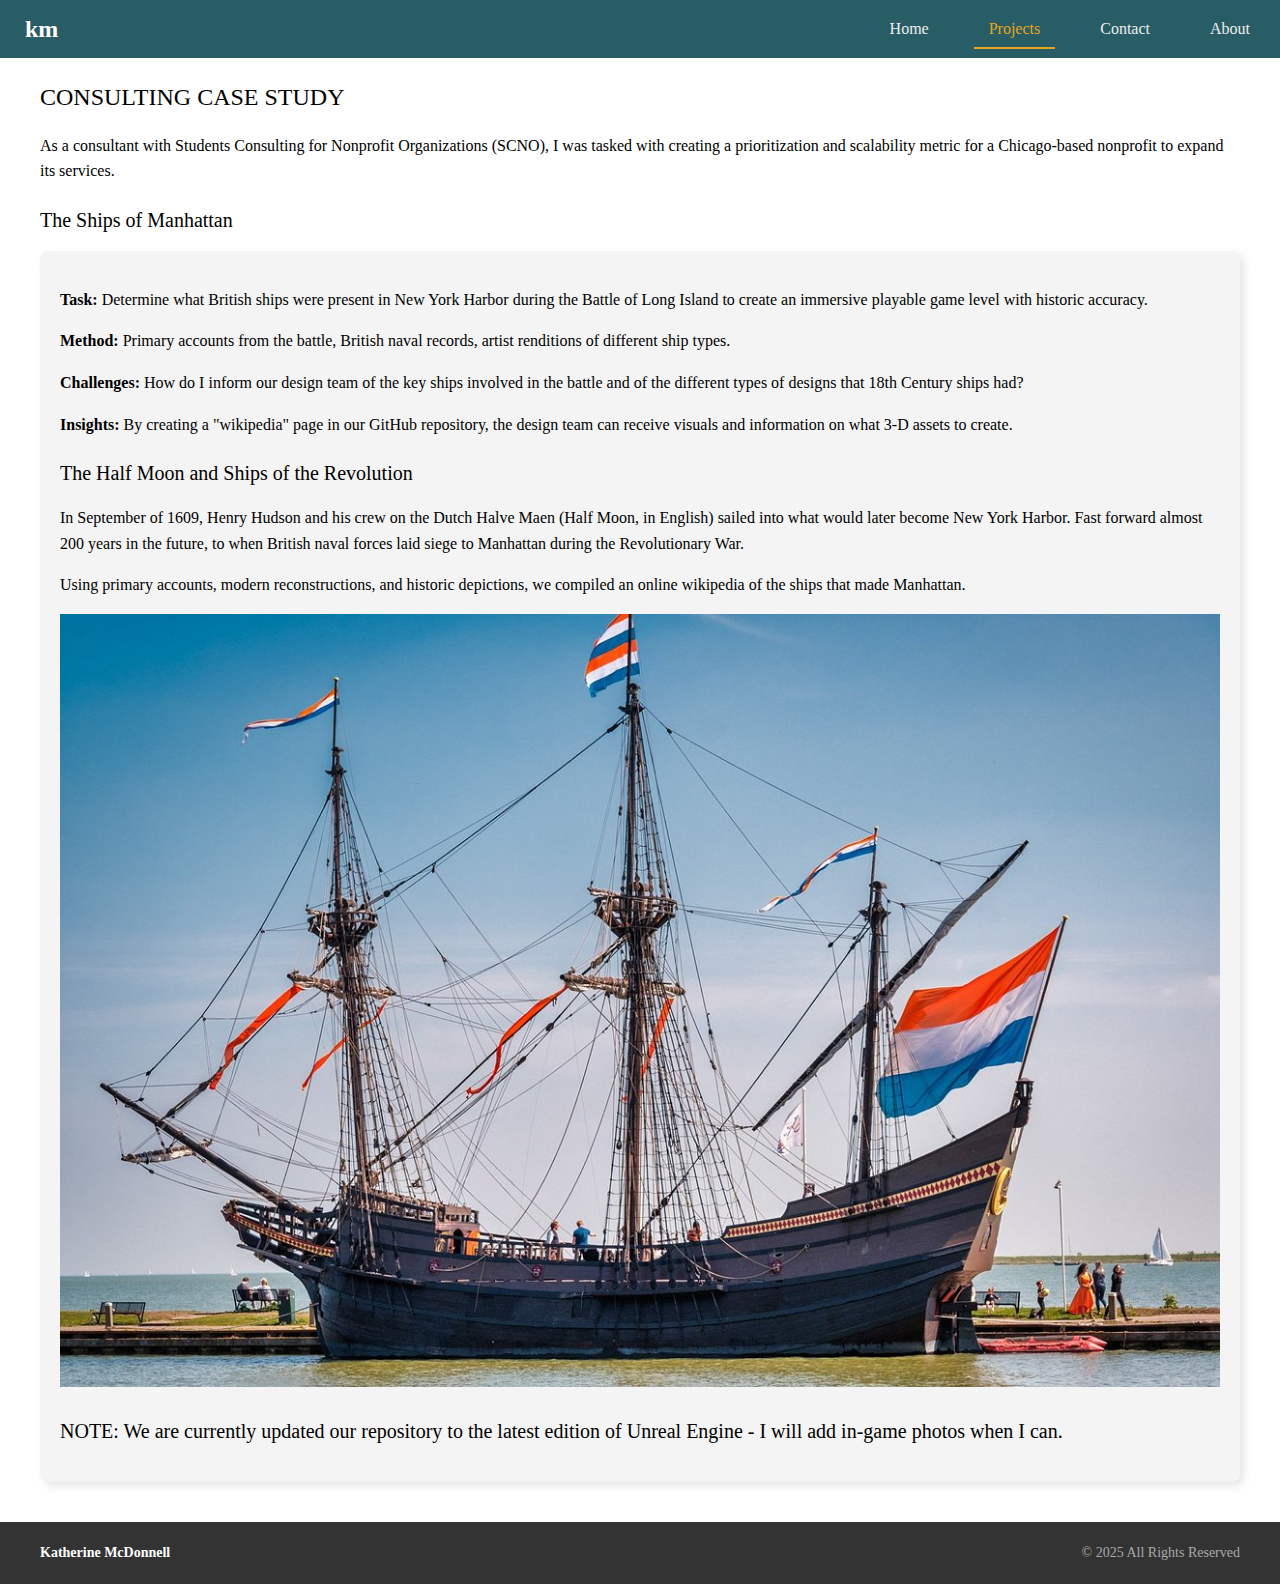
==== case.html @ 92eeebb4 "case study updates" ====
<!DOCTYPE html>
<html lang="en">
<head>
    <meta charset="UTF-8">
    <meta name="viewport" content="width=device-width, initial-scale=1.0">
    <title>Katherine McDonnell | Portfolio</title>
    <link rel="stylesheet" href="style.css">
</head>
<div id="case-study" class="tab-pane active">
<body>
    <!-- Navigation -->
    <nav class="main-nav">
        <div class="logo-container">
            <div class="logo">km</div>
        </div>
        <div class="nav-tabs">
            <ul class="nav-tabs">
                <li><a href="index.html">Home</a></li>
                <li><a href="projects.html" class="active">Projects</a></li>
                <li><a href="mailto:krmcd33@gmail.com">Contact</a></li>
                <li><a href="index.html#about1">About</a></li>
            </ul>
        </div>
    </nav>
    <!-- End Navigation -->
    <div class="Ships">
        <div class="container">
            <div>
                <h2>CONSULTING CASE STUDY</h2>
                <p>As a consultant with Students Consulting for Nonprofit Organizations (SCNO), I was tasked with creating a prioritization and scalability metric for a Chicago-based nonprofit to expand its services.</p>
            </div>
            <h3>The Ships of Manhattan</h3>
            <div class="section-work">
                <p><strong>Task:</strong> Determine what British ships were present in New York Harbor during the Battle of Long Island to create an immersive playable game level with historic accuracy.</p>
                <p><strong>Method:</strong> Primary accounts from the battle, British naval records, artist renditions of different ship types.</p>
                <p><strong>Challenges:</strong> How do I inform our design team of the key ships involved in the battle and of the different types of designs that 18th Century ships had?</p>
                <p><strong>Insights:</strong> By creating a "wikipedia" page in our GitHub repository, the design team can receive visuals and information on what 3-D assets to create.</p>
                <h3>The Half Moon and Ships of the Revolution</h3>
                    <p>In September of 1609, Henry Hudson and his crew on the Dutch Halve Maen (Half Moon, in English) sailed into what would later become New York Harbor. Fast forward almost 200 years in the future, to when British naval forces laid siege to Manhattan during the Revolutionary War.</p>
                    <p>Using primary accounts, modern reconstructions, and historic depictions, we compiled an online wikipedia of the ships that made Manhattan.</p>
                    <img src="halve maen high qaulity.jpg" alt="The Halve Maen">
                <h3>NOTE: We are currently updated our repository to the latest edition of Unreal Engine - I will add in-game photos when I can.</h3>
            </div>
        </div>
</body>
    <footer>
        <div class="container">
            <div class="footer-content">
                <div class="footer-logo">Katherine McDonnell</div>
                <div class="footer-text">© 2025 All Rights Reserved</div>
            </div>
        </div>
    </footer>
---- style.css ----
{
    margin: 0;
    padding: 0;
    box-sizing: border-box;
}

body {
    font-family: 'Jost';
    line-height: 1.6;
    color: #000000;
    background-color: #fff;
}

.container {
    max-width: 1200px;
    margin: 0 auto;
    padding: 0 20px;
}

a {
    text-decoration: none;
    color: #333;
}

img {
    max-width: 100%;
    height: auto;
}


/* Header Styles */
header {
    padding: 0px 0;
    border-bottom: 1px solid #eee;
}

.header-content {
    display: flex;
    justify-content: space-between;
    align-items: center;
}

/* Navigation Styles */
.main-nav {
    background-color: #295D65;
    padding: 0px 25px;
    margin-bottom: 0px;
    position: sticky;
    top: 0;
    z-index: 1000;
    display: flex;
    align-items: center;
    justify-content: space-between; /* This creates space between child elements */
    width: 100%; /* Ensure it spans the full width */
}

/* Container for the logo */
.logo-container {
    display: flex;
    align-items: center;
    margin-top: 10px;
    margin-bottom: 10px;
}

.logo {
    font-size: 24px;
    font-weight: 600;
    color: #fffafa;
}

/* Container for the navigation tabs */
.nav-container {
    margin-left: auto; /* This pushes the nav to the right */
}

.nav-tabs {
    display: flex;
    list-style: none;
    gap: 30px;
    margin-right: 20px;
    padding: 0;
}

.nav-tabs li a {
    padding: 10px 15px;
    font-weight: 500;
    transition: all 0.3s;
    color:#eee;
}

.nav-tabs li a:hover,
.nav-tabs li a.active {
    color: #E8A41C;
    border-bottom: 2px solid #E8A41C;
}

/* Hero Section */
.hero {
    width: 100%;
    min-height: 70vh;
    display: flex;
    align-items: center;
    background-color: #f5f5f5;
    box-shadow: inset 0px 16px 16px 20px rgba(0, 0, 0, 0.1);
    padding: 2rem 0;
    overflow: hidden;
}

.hero-content {
    width: 100%;
    max-width: 1200px;
    margin: 0 auto;
    display: flex;
    flex-direction: row;
    align-items: center;
    justify-content: space-between;
    padding: 0 2rem;
}

/* Left side with circles */
.circles-part {
    width: 30%;
    position: relative;
}

.parallax-container {
    position: relative;
    width: 100%;
    height: 400px;
}

.circle {
    position: absolute;
    border-radius: 50%;

    transition: transform 0.3s ease-out;
}

.circle-1 {
    width: 200px;
    height: 200px;
    background-color: #C84B31; /* Red-orange */
    top: 25px;
    left: -55px;
    z-index: 2;
}

.circle-2 {
    width: 200px;
    height: 200px;
    background-color: #2D5F63; /* Teal */
    top: 25px;
    left: 75px;
    z-index: 1;
}

.circle-3 {
    width: 200px;
    height: 200px;
    background-color: #2D5F63; /* Second teal circle */
    top: 140px;
    left: -100px;
    z-index: 3;
}

.circle-4 {
    width: 200px;
    height: 200px;
    background-color: #D9A23A; /* Yellow-gold */
    top: 140px;
    left: 55px;
    z-index: 4;
}

/* Right side with text */
.text-part {
    width: 100%;
    text-align: center;
    padding-left: 2rem;
}

.text-part h1 {
    font-size: 3rem;
    font-weight: 500;
    margin-bottom: 1rem;
    letter-spacing: 0.6rem;
}

.text-part h2 {
    font-size: 1.5rem;
    font-weight: 400;
    margin-bottom: 2rem;
}

.btn {
    display: inline-block;
    padding: 15px 40px;
    background-color: #2D5F63;
    color: white;
    text-decoration: none;
    border-radius: 50px;
    font-size: 1rem;
    font-weight: 500;
    transition: all 0.3s ease;
}

.btn:hover {
    background-color: #224b4e;
    transform: translateY(-3px);
    box-shadow: 0 10px 20px rgba(0, 0, 0, 0.1);
}

/* Responsive styles */
@media (max-width: 992px) {
    .hero-content {
        flex-direction: column;
    }
    
    .circles-part, .text-part {
        width: 100%;
    }
    
    .circles-part {
        margin-bottom: 2rem;
    }
    
    .text-part {
        text-align: center;
        padding-left: 0;
    }
    
    .parallax-container {
        height: 350px;
    }
}

@media (max-width: 576px) {
    .text-part h1 {
        font-size: 2rem;
    }
    
    .text-part h2 {
        font-size: 1rem;
    }
    
    .btn {
        padding: 12px 30px;
    }
    
    .parallax-container {
        height: 300px;
    }
    
    .circle {
        transform: scale(0.8);
    }
}
/* END logo styles*/

/* Projects Section */
.projects {
    padding: 32px 0;
}

.section-title {
    font-size: 24px;
    margin-bottom: 20px;
    text-align: center;
}

.project-grid {
    display: grid;
    grid-template-columns: repeat(3, 1fr);
    gap: 20px;
    margin-bottom: 32px;
}

.project-card {
    background-color: #fff;
    border-radius: 8px;
    overflow: hidden;
    box-shadow: 0 3px 10px rgba(0,0,0,0.1);
    transition: transform 0.3s;
}

.project-card:hover {
    transform: translateY(-5px);
}

.project-image {
    height: 180px;
    overflow: hidden;
}

.project-image img {
    width: 100%;
    height: 100%;
    object-fit: cover;
    transition: transform 0.3s;
}

.project-card:hover .project-image img {
    transform: scale(1.05);
}

.project-info {
    padding: 15px;
}

.project-info h3 {
    margin-bottom: 10px;
    font-size: 18px;
}

.project-info p {
    color: #666;
    font-size: 14px;
}

/* About Section */
.section-about {
    margin-bottom: 40px;
    background-color: #f5f5f5; /* Light gray background */
    padding: 20px;
    border-radius: 8px;
    box-shadow: inset 0px 16px 0px 20px rgba(0, 0, 0, 0.1); /* Subtle drop shadow */
}

.about {
    padding: 40px 0;
    background-color: #f9f9f9;
}

.about-content {
    display: grid;
    grid-template-columns: 1fr 2fr;
    gap: 30px;
    align-items: center;
}

.about-image {
    text-align: center;
}

.about-image img {
    width: 200px;
    height: 200px;
    border-radius: 50%;
    object-fit: cover;
    border: 5px solid #fff;
    box-shadow: 0 5px 15px rgba(0,0,0,0.1);
}

.about-text h2 {
    margin-bottom: 15px;
    font-size: 24px;
}

.about-text p {
    margin-bottom: 15px;
    color: #000000;
}

/* Gallery Section */
.gallery {
    padding: 40px 0;
}

.gallery-grid {
    display: grid;
    grid-template-columns: repeat(4, 1fr);
    gap: 15px;
}

.gallery-item {
    height: 180px;
    overflow: hidden;
    border-radius: 8px;
}

.gallery-item img {
    width: 100%;
    height: 100%;
    object-fit: cover;
    transition: transform 0.3s;
}

.gallery-item:hover img {
    transform: scale(1.05);
}

/* Contact Section */
.contact {
    padding: 40px 0;
    background-color: #f9f9f9;
}

.contact-btn {
    display: block;
    text-align: center;
    margin-top: 20px;
}

/* Footer */
footer {
    background-color: #333;
    color: #fff;
    padding: 20px 0;
    text-align: center;
    font-size: 14px;
}

.footer-content {
    display: flex;
    justify-content: space-between;
    align-items: center;
}

.footer-logo {
    color: #fff;
    font-weight: bold;
}

.footer-text {
    color: #aaa;
}

/* Time Walk Specific Styles */
.timewalk-content {
    padding: 20px 0 40px;
}

.timewalk-intro {
    margin-bottom: 30px;
}

h2 {
    font-size: 24px;
    margin-bottom: 15px;
    font-weight: 500;
}

.timewalk-grid {
    display: grid;
    grid-template-columns: 1;
    gap: 30px;
    margin-bottom: 40px;
}

.timewalk-image {
    height: 250px;
    border-radius: 8px;
    overflow: hidden;
    
}

.timewalk-image img {
    width: 100%;
    height: 100%;
    object-fit: contain;
    align-items: left;
}

h3 {
    font-size: 20px;
    margin-bottom: 15px;
    font-weight: 500;
}

.timewalk-text p {
    color: #555;
    margin-bottom: 15px;
}

.historic-map {
    margin: 40px 0;
}

.map-image {
    height: 400px;
    border-radius: 8px;
    overflow: hidden;
    margin-bottom: 20px;
}

.map-image img {
    width: 100%;
    height: 100%;
    object-fit: cover;
}

.inline-img {
    vertical-align: middle; /* Aligns the image with the text */
    margin-right: 10px; /* Adds spacing between the image and text */
    height: 40px; /* Adjust size as needed */
}

/* 3D Modeling Specific Styles */
.modeling-grid {
    display: grid;
    grid-template-columns: 1fr 1fr;
    gap: 30px;
}

.modeling-card {
    background-color: #f9f9f9;
    border-radius: 8px;
    overflow: hidden;
    padding: 20px;
    box-shadow: 0 3px 10px rgba(0,0,0,0.1);
}

.modeling-card h3 {
    font-size: 20px;
    margin-bottom: 15px;
}

.modeling-image {
    height: 200px;
    border-radius: 8px;
    overflow: hidden;
    margin-bottom: 15px;
}

.modeling-image img {
    width: 100%;
    height: 100%;
    object-fit: cover;
}

.character-samples {
    display: flex;
    gap: 15px;
    margin-top: 20px;
}

.character-sample {
    width: 80px;
    height: 80px;
    border-radius: 8px;
    overflow: hidden;
}

.character-sample img {
    width: 100%;
    height: 100%;
    object-fit: cover;
}

/* Responsive Design */
@media (max-width: 992px) {
    .project-grid, 
    .gallery-grid {
        grid-template-columns: repeat(3, 1fr);
    }
}

@media (max-width: 768px) {
    .about-content,
    .timewalk-grid,
    .modeling-grid {
        grid-template-columns: 1fr;
    }
    
    .about-image {
        margin-bottom: 20px;
    }
    
    .nav-tabs {
        flex-wrap: wrap;
        gap: 10px;
    }
    
    .gallery-grid {
        grid-template-columns: repeat(2, 1fr);
    }
    
    .footer-content {
        flex-direction: column;
        gap: 15px;
    }
}

@media (max-width: 576px) {
    .project-grid,
    .gallery-grid {
        grid-template-columns: 1fr;
    }
    
    .character-samples {
        flex-wrap: wrap;
    }
}
.section-work {
    margin-bottom: 40px;
    background-color: #F4F4F4; /* Light gray background */
    padding: 20px;
    border-radius: 8px;
    box-shadow: 4px 4px 8px rgba(0, 0, 0, 0.1); /* Subtle drop shadow */
}

.section-light-shadow {
    box-shadow: 0 2px 4px rgba(0, 0, 0, 0.05);
}

.section-medium-shadow {
    box-shadow: 0 4px 8px rgba(0, 0, 0, 0.1);
}

.section-heavy-shadow {
    box-shadow: 0 8px 16px rgba(0, 0, 0, 0.15);
}

.showcase-grid {
    display: grid;
    grid-template-columns: repeat(2, 1fr);
    gap: 20px;
    margin-bottom: 40px;
}

.showcase-grid img {
    width: 300px;  /* Fixed width */
    height: 200px; /* Fixed height */
    object-fit: cover; /* This is crucial - maintains aspect ratio without distortion */
}

.grid-container {
    display: grid;
    grid-template-columns: auto auto;
    gap: 10px; /* Optional: adds space between images */
  }
  
  .grid-container img {
    width: 300px;  /* Fixed width */
    height: 200px; /* Fixed height */
    object-fit: cover; /* This is crucial - maintains aspect ratio without distortion */
  }

  .banner {
    position: relative;
    width: 100vw;
    margin-left: 50%;
    transform: translateX(-50%);
    height: 500px; /* Adjust height as needed */
    overflow: hidden;
    margin-top: 0 !important;
  }

  .banner img {
    width: 100vw;
    height: 100%;
    object-fit: cover;
    display: block; /* Removes any default spacing */
  }

  body {
    margin: 0;
    padding: 0;
    overflow-x: hidden; /* Prevents horizontal scrollbars */
    overflow-y: visible;
  }

  .container-flex {
    display: flex;
    align-items: stretch; /* Ensures equal height */
    width: 80%; /* Adjust width as needed */
    margin: 0 auto; /* Centers the container */
}

.image-container {
    flex: 1; 
    display: flex;
    justify-content: center; /* Centers the image */
    align-items: center; /* Aligns vertically */
}

.image-container img {
    height: auto; /* Makes image match text height */
    max-height: auto; /* Prevents overflow */
    width: auto; /* Maintains aspect ratio */
}

.text-container {
    flex: 1; /* Takes up the right half */
    display: flex;
    flex-direction: column;
    justify-content: space-between;
    padding-left: 20px; /* Space between image and text */
}

.text-container p {
    padding: 15px;
    margin: 5px 0;
    border-radius: 5px; /* Slight rounding for styling */
}

html {
    scroll-behavior: smooth;
}
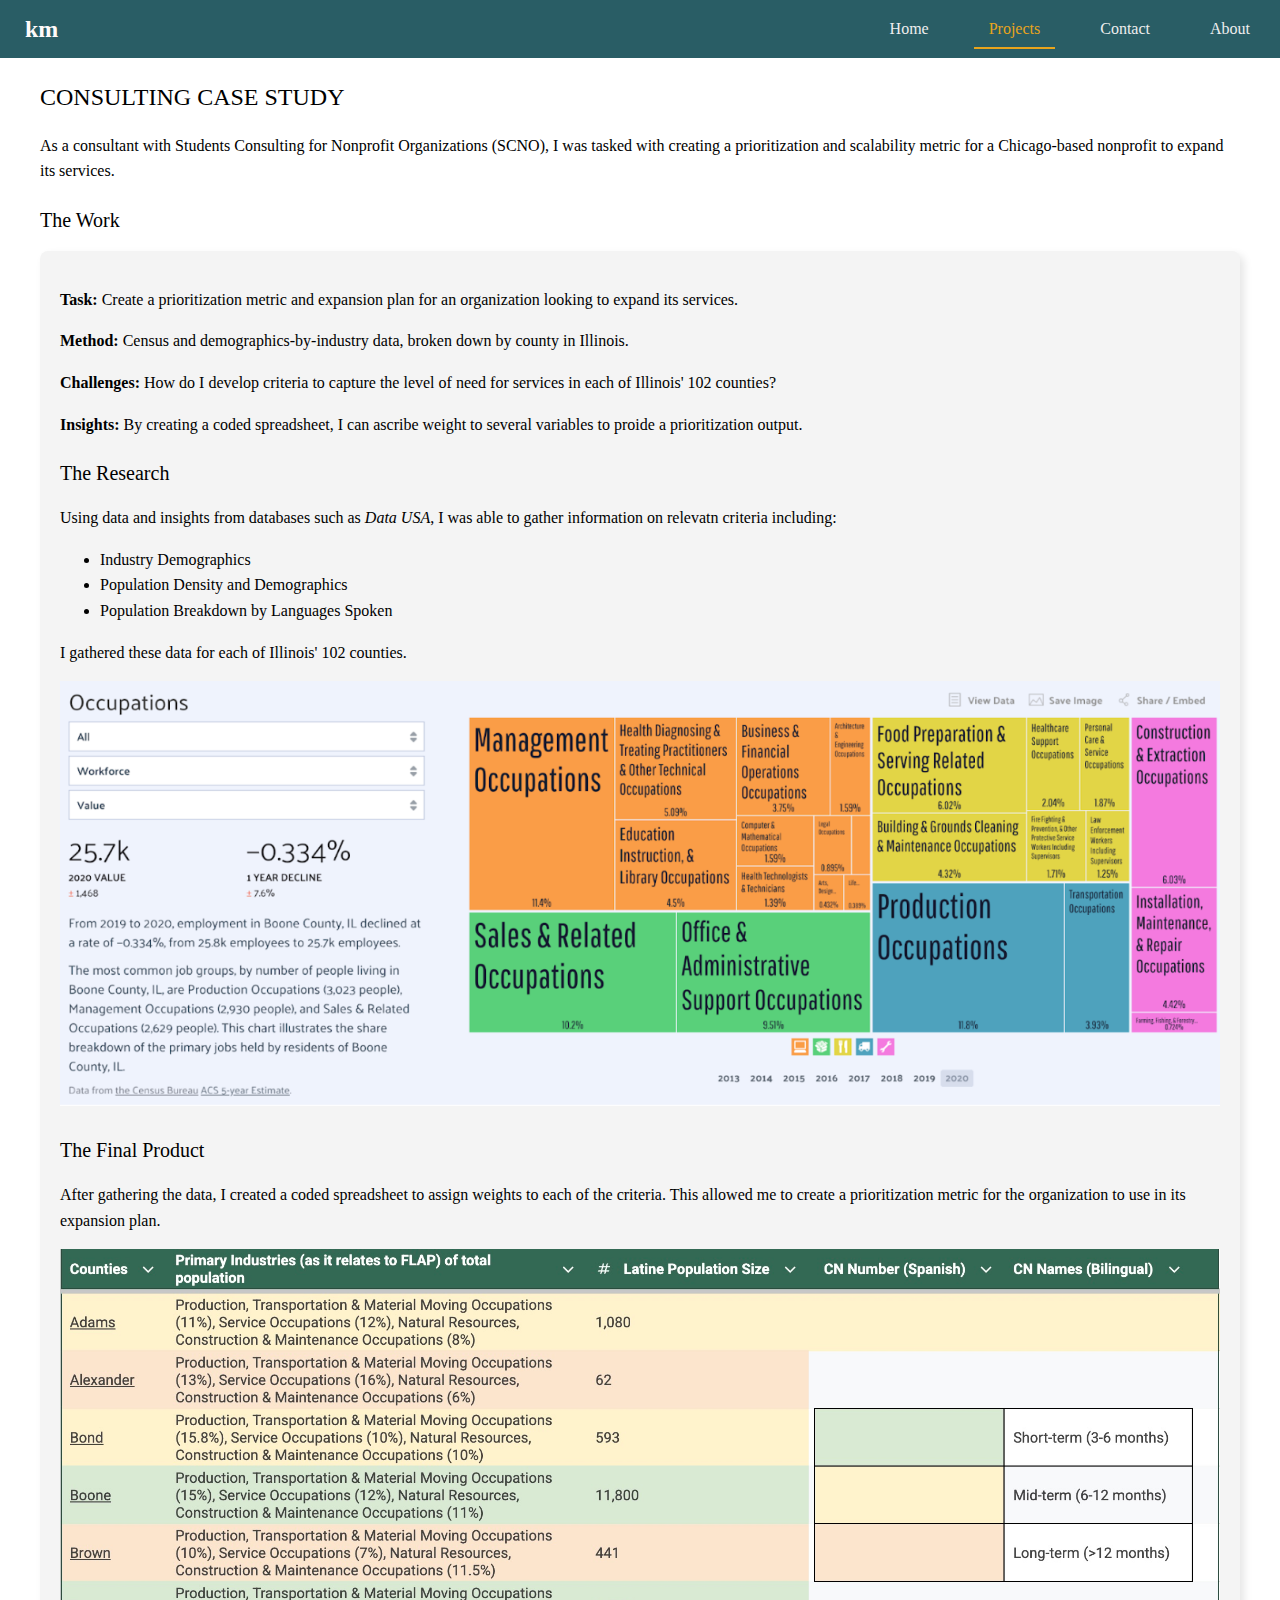
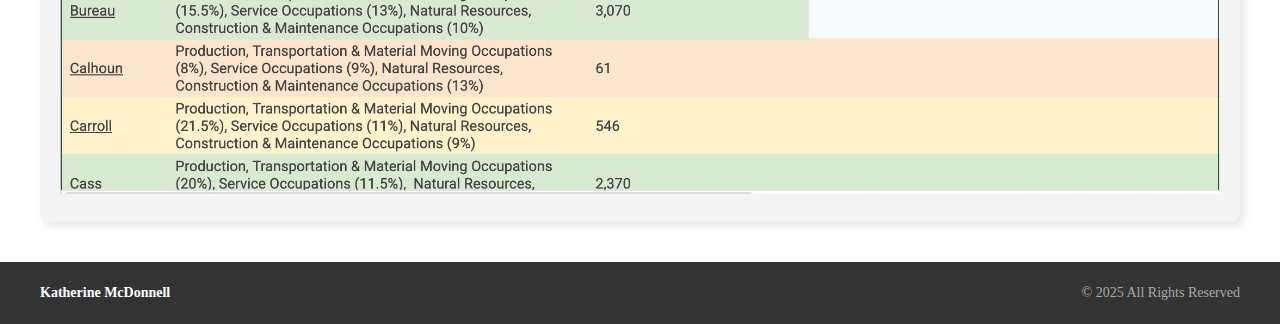
==== commit edd3c636: "CASE Final" ====
--- a/case.html
+++ b/case.html
@@ -29,17 +29,24 @@
                 <h2>CONSULTING CASE STUDY</h2>
                 <p>As a consultant with Students Consulting for Nonprofit Organizations (SCNO), I was tasked with creating a prioritization and scalability metric for a Chicago-based nonprofit to expand its services.</p>
             </div>
-            <h3>The Ships of Manhattan</h3>
+            <h3>The Work</h3>
             <div class="section-work">
-                <p><strong>Task:</strong> Determine what British ships were present in New York Harbor during the Battle of Long Island to create an immersive playable game level with historic accuracy.</p>
-                <p><strong>Method:</strong> Primary accounts from the battle, British naval records, artist renditions of different ship types.</p>
-                <p><strong>Challenges:</strong> How do I inform our design team of the key ships involved in the battle and of the different types of designs that 18th Century ships had?</p>
-                <p><strong>Insights:</strong> By creating a "wikipedia" page in our GitHub repository, the design team can receive visuals and information on what 3-D assets to create.</p>
-                <h3>The Half Moon and Ships of the Revolution</h3>
-                    <p>In September of 1609, Henry Hudson and his crew on the Dutch Halve Maen (Half Moon, in English) sailed into what would later become New York Harbor. Fast forward almost 200 years in the future, to when British naval forces laid siege to Manhattan during the Revolutionary War.</p>
-                    <p>Using primary accounts, modern reconstructions, and historic depictions, we compiled an online wikipedia of the ships that made Manhattan.</p>
-                    <img src="halve maen high qaulity.jpg" alt="The Halve Maen">
-                <h3>NOTE: We are currently updated our repository to the latest edition of Unreal Engine - I will add in-game photos when I can.</h3>
+                <p><strong>Task:</strong> Create a prioritization metric and expansion plan for an organization looking to expand its services.</p>
+                <p><strong>Method:</strong> Census and demographics-by-industry data, broken down by county in Illinois.</p>
+                <p><strong>Challenges:</strong> How do I develop criteria to capture the level of need for services in each of Illinois' 102 counties?</p>
+                <p><strong>Insights:</strong> By creating a coded spreadsheet, I can ascribe weight to several variables to proide a prioritization output.</p>
+                <h3>The Research</h3>
+                    <p>Using data and insights from databases such as <em>Data USA</em>, I was able to gather information on relevatn criteria including: </p>
+                    <ul>
+                        <li>Industry Demographics</li>
+                        <li>Population Density and Demographics</li>
+                        <li>Population Breakdown by Languages Spoken</li>
+                    </ul>
+                    <p>I gathered these data for each of Illinois' 102 counties.</p>
+                    <img src="Boone County CN Data 2020.png" alt="Example Data">
+                <h3>The Final Product</h3>
+                <p>After gathering the data, I created a coded spreadsheet to assign weights to each of the criteria. This allowed me to create a prioritization metric for the organization to use in its expansion plan.</p>
+                  <img src="FLAP Spreadsheet.jpg" alt="Example Spreadsheet">
             </div>
         </div>
 </body>
